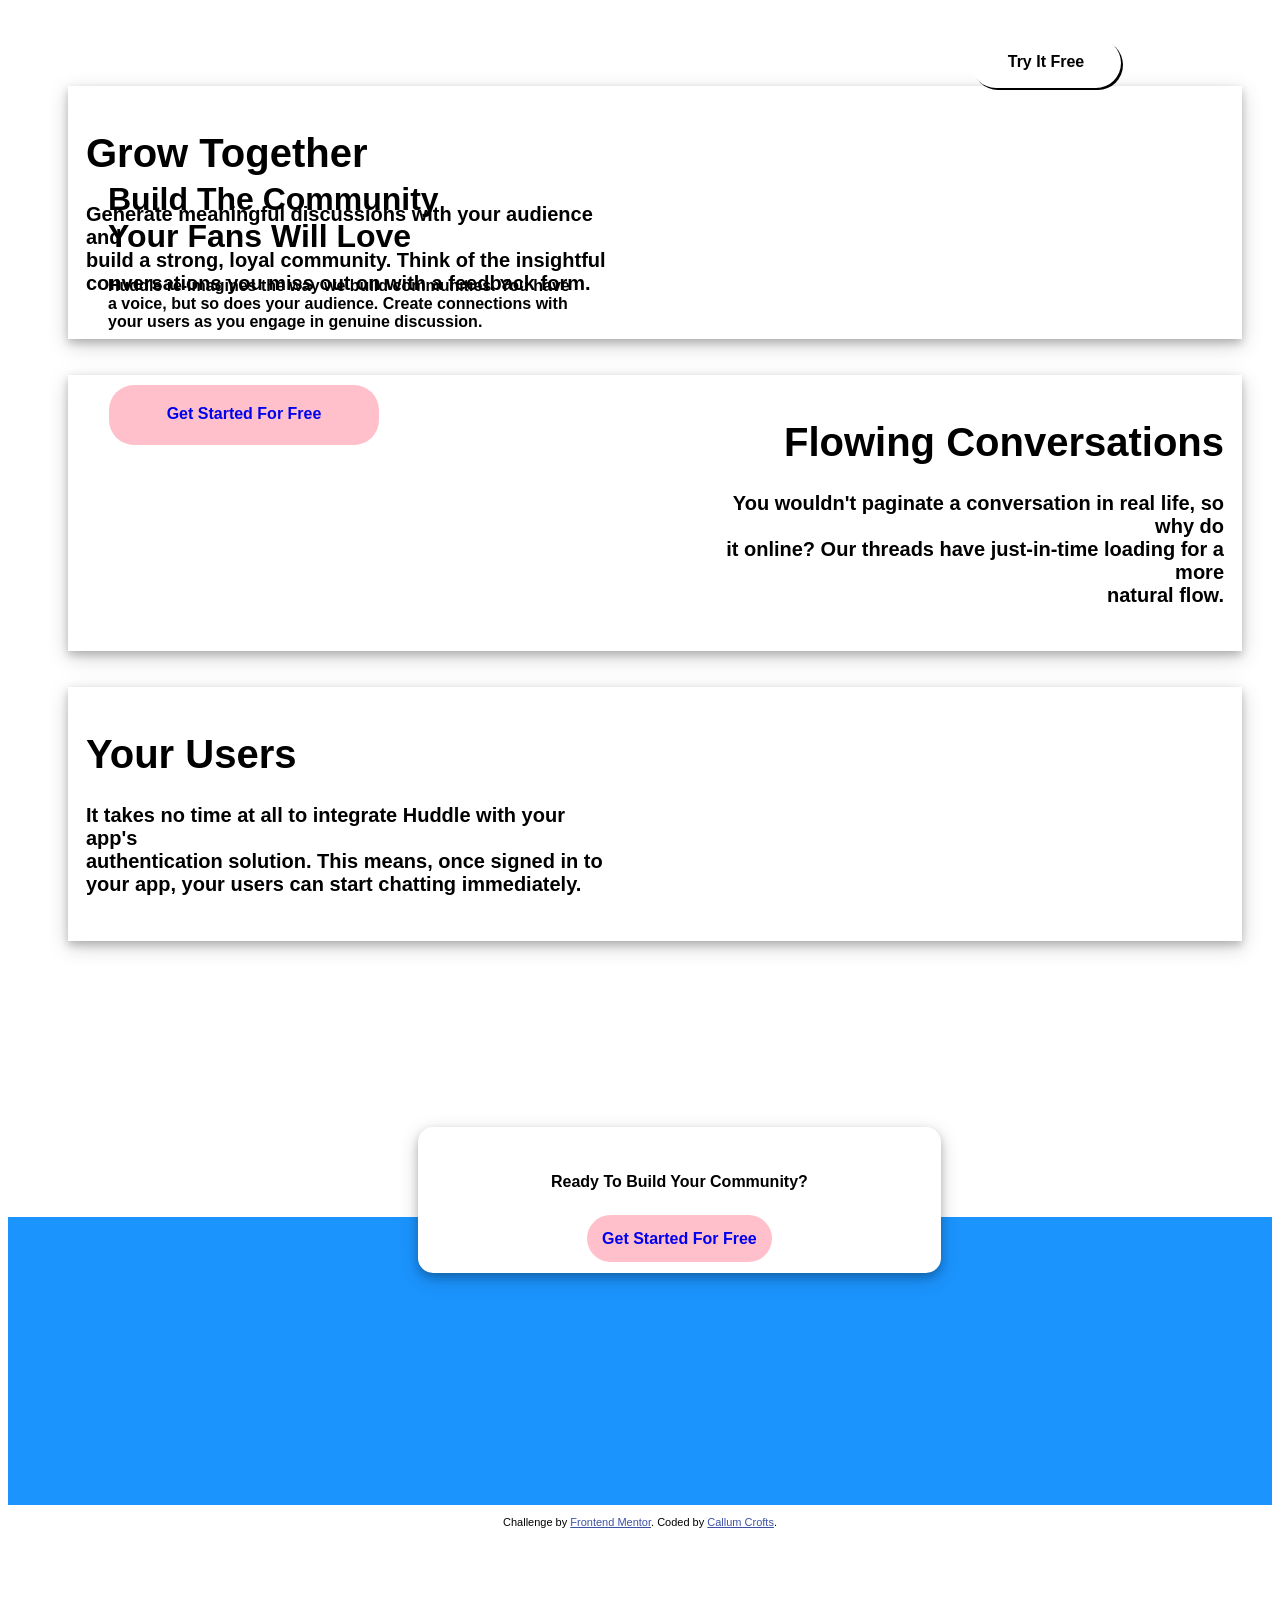
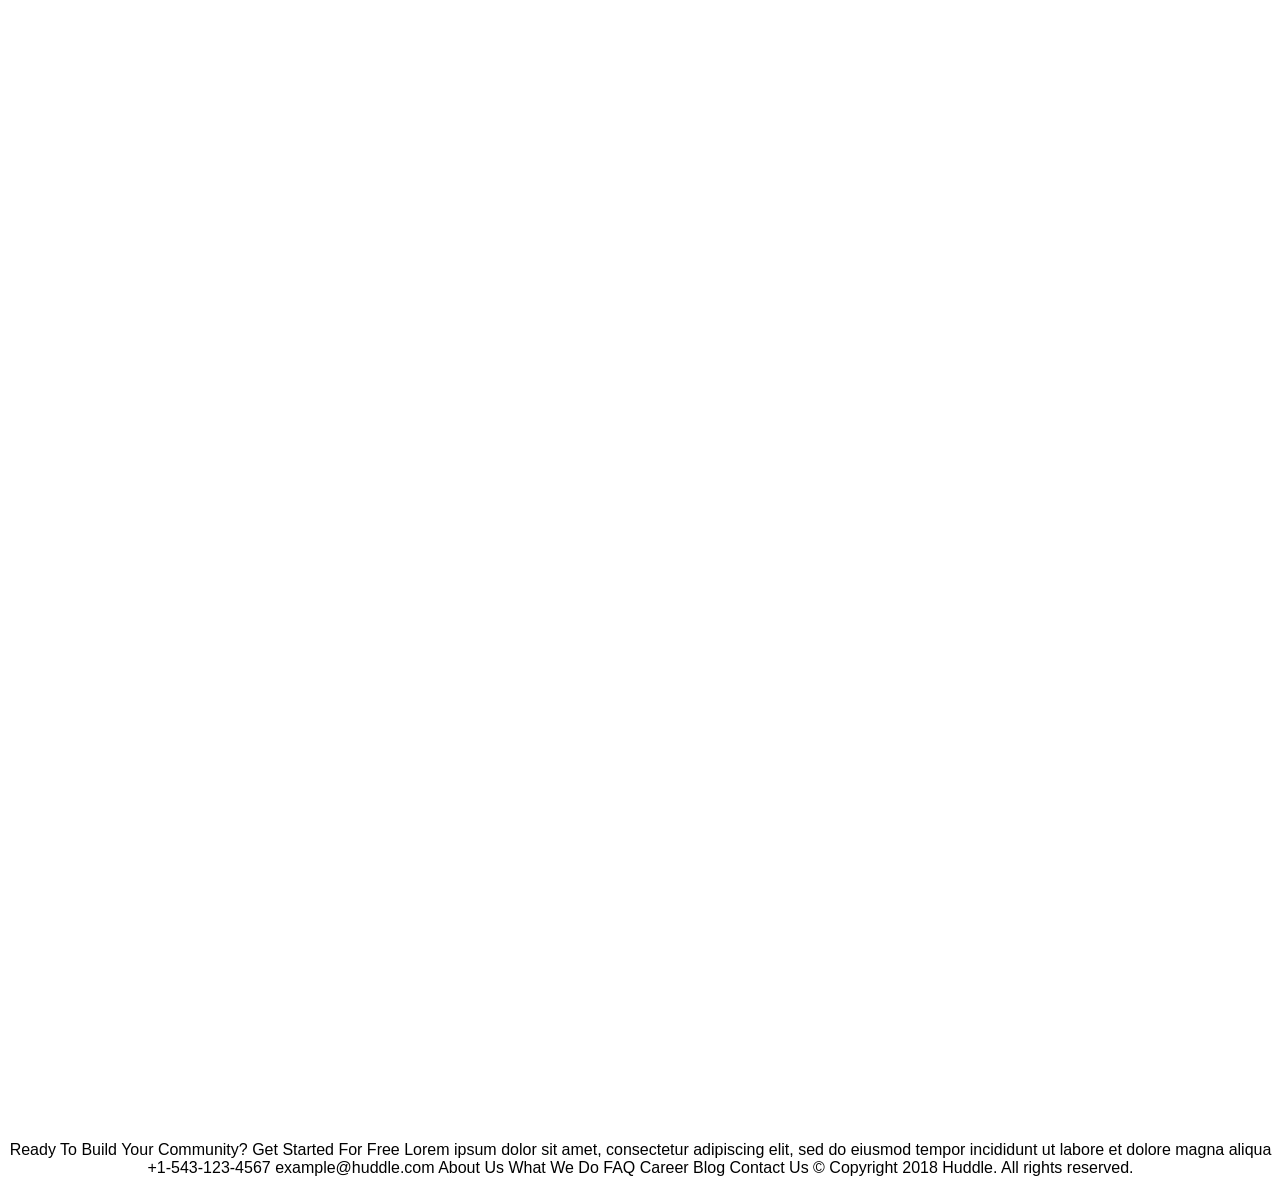
==== index.html @ b84a0d94 "change name to index" ====
<!DOCTYPE html>
<html lang="en">
<head>
  <meta charset="UTF-8">
  <meta name="viewport" content="width=device-width, initial-scale=1.0"> <!-- displays site properly based on user's device -->

  <link rel="icon" type="image/png" sizes="32x32" href="./images/favicon-32x32.png">

  <title>Frontend Mentor | Huddle landing page with alternating feature blocks</title>

<link rel="stylesheet" href="homework.css">
</head>
<body>
<div class="body-div">
<div class="top-background-image-div">
<img class="top-background-image" src="C:\Users\Callum\OneDrive - IT Professional Training/bg-hero-desktop.svg" alt="">
<img class="logo" src="C:\Users\Callum\OneDrive - IT Professional Training/images/logo.svg" alt="">
<a class="try-it-free" href="#">Try It Free</a>

<img class="chat-image" src="C:\Users\Callum\OneDrive - IT Professional Training/illustration-mockups.svg" alt="">

</div>

  <div class="first-container">
  <h1 class="opening-line">Build The Community<br>Your Fans Will Love</h1>
  <h4>Huddle re-imagines the way we build communities. You have<br> a voice, but so does your audience.
  Create connections with <br> your users as you engage in genuine discussion.</h4>
  <a class="free-start" href="#">Get Started For Free</a>
</div>

<div class="main-section">

<div class="second-container">
  <table>
    <tbody>
      <tr>
        <td><h1>Grow Together</h1>
        <h4>  Generate meaningful discussions with your audience and <br> build a strong, loyal community.
          Think of the insightful <br>conversations you miss out on with a feedback form.</h4></td>
          <td>  <img class="grow-together-image" src="C:\Users\Callum\OneDrive - IT Professional Training/illustration-grow-together.svg" alt="">
            </td>
      </tr>
    </tbody>
  </table>
  </div>

<br><br>

<div class="third-container">
  <table>
    <tbody>
      <tr>
        <td>  <img class="flow-conv-image" src="C:\Users\Callum\OneDrive - IT Professional Training/illustration-flowing-conversation.svg" alt="">
          </td>
        <td><h1>Flowing Conversations</h1>
        <h4> You wouldn't paginate a conversation in real life, so why do <br>it online? Our threads
          have just-in-time loading for a more <br> natural flow.</h4></td>
      </tr>
    </tbody>
  </table>
  </div>
<br><br>
  <div class="fourth-container">
    <table>
      <tbody>
        <tr>
          <td><h1>Your Users</h1>
          <h4> It takes no time at all to integrate Huddle with your app's <br>authentication solution.
          This means, once signed in to <br>your app, your users can start chatting immediately.</h4></td>
            <td>  <img class="your-users-image" src="C:\Users\Callum\OneDrive - IT Professional Training/illustration-your-users.svg" alt="">
              </td>
        </tr>
      </tbody>
    </table>
    </div>
</div>

<br><br>

<div class="ready-box">
  <h4>Ready To Build Your Community?</h4>
  <br>
  <a class="ready-anchor" href="#">Get Started For Free</a>
</div>


<br><br><br><br><br><br><br><br><br><br>

<div class="footer">
  <br><br><br><br><br><br><br><br><br><br><br><br><br><br><br><br>
  <div class="footer-text">
    <p>  Ready To Build Your Community?

      Get Started For Free

      Lorem ipsum dolor sit amet, consectetur adipiscing elit, sed do eiusmod tempor
      incididunt ut labore et dolore magna aliqua

      +1-543-123-4567
      example@huddle.com

      About Us
      What We Do
      FAQ

      Career
      Blog
      Contact Us

      &copy; Copyright 2018 Huddle. All rights reserved.</p>
  </div>

</div>


  <footer>
    <p class="attribution">
      Challenge by <a href="https://www.frontendmentor.io?ref=challenge" target="_blank">Frontend Mentor</a>.
      Coded by <a href="#">Callum Crofts</a>.
    </p>
  </footer>
  </div>
</body>
</html>
---- homework.css ----
.attribution { font-size: 11px; text-align: center; }
.attribution a { color: hsl(228, 45%, 44%); }

a:hover {
  background-color: yellow;
}

.body-div {
  font-family: sans-serif;
  text-align: center;
}

.top-background-image-div {
  position:static;
}

.logo {
  position: fixed;
  top: 18px;
  left: 38px;
  text-align: left;
  z-index:1;
}

.try-it-free {
  position:absolute;
  top: 38px;
  right: 159px;
  text-align: right;
  z-index:1;
  background-color: white;
  padding: 15px;
  border-radius: 25px;
  text-decoration: none;
  font size: 25px;
  width: 120px;
  height: 20px;
  text-align: center;
  font-family: sans-serif;
  font-weight: bold;
  color: black;
  box-shadow: 2px 2px black;
}

.first-container {
  margin-left: 100px;
  margin-top: 10px;
  position: absolute;
  z-index: 2;
  top: 150px;
  width: 43%;
  text-align: left;
}

.opening-line {
  z-index: 1;

}

.free-start {
  position: absolute;
  top: 225px;
  left: 1px;
  text-align: center;
  z-index:1;
  background-color: pink;
  padding: 20px;
  border-radius: 25px;
  text-decoration: none;
  font size: 60px;
  width: 230px;
  height: 20px;
  font-weight: bolder;
  font: white;
  text-decoration: none;
}

.chat-image {
  width: 600px;
  position: absolute;
  z-index:1;
  top: 175px;
  right: 100px;
}

.main-section {
  padding: 30px;
  margin: 30px;
}

.second-container {
  width: 100%;
  font-size: 20px;
  box-shadow: 0 4px 8px 0 rgba(0, 0, 0, 0.2), 0 6px 20px 0 rgba(0, 0, 0, 0.19);
  padding: 15px;
  text-align: left;
}

.grow-together-image {
  width: 500px;
  float: right;
  margin-left: 100px;
}

.third-container {
    width: 100%;
    font-size: 20px;
    box-shadow: 0 4px 8px 0 rgba(0, 0, 0, 0.2), 0 6px 20px 0 rgba(0, 0, 0, 0.19);
    padding: 15px;
    text-align: right;
  }

  .flow-conv-image {
    width: 500px;
    float: right;
    margin-right: 100px;
  }

  .fourth-container {
    width: 100%;
    font-size: 20px;
    box-shadow: 0 4px 8px 0 rgba(0, 0, 0, 0.2), 0 6px 20px 0 rgba(0, 0, 0, 0.19);
    padding: 15px;
    text-align: left;
  }

  .your-users-image {
    width: 500px;
    float: right;
    margin-left: 100px;
  }

  .ready-box {
    text-align: center;
    width: 37%;
    font-size: 16px;
    background-color: white;
    box-shadow: 0 4px 8px 0 rgba(0, 0, 0, 0.2), 0 6px 20px 0 rgba(0, 0, 0, 0.19);
    padding: 25px;
    position: absolute;
    margin-left: 32%;
    margin-top: 90px;
    border-radius: 15px;
  }

  .ready-anchor {
    background-color: Pink;
    border-radius: 25px;
    padding: 15px;
    width: 150px;
    text-decoration: none;
    font-weight: bold;
    margin-bottom: 100px;


  }

  .footer {
    background-color: rgb(27, 148, 254);
    width: 100%:
    height: 500px;
  }

  .footer-text {
    position: absolute;
    top: 2725px;
    left: 1px;
    text-align: center;
    z-index:1;s
  }
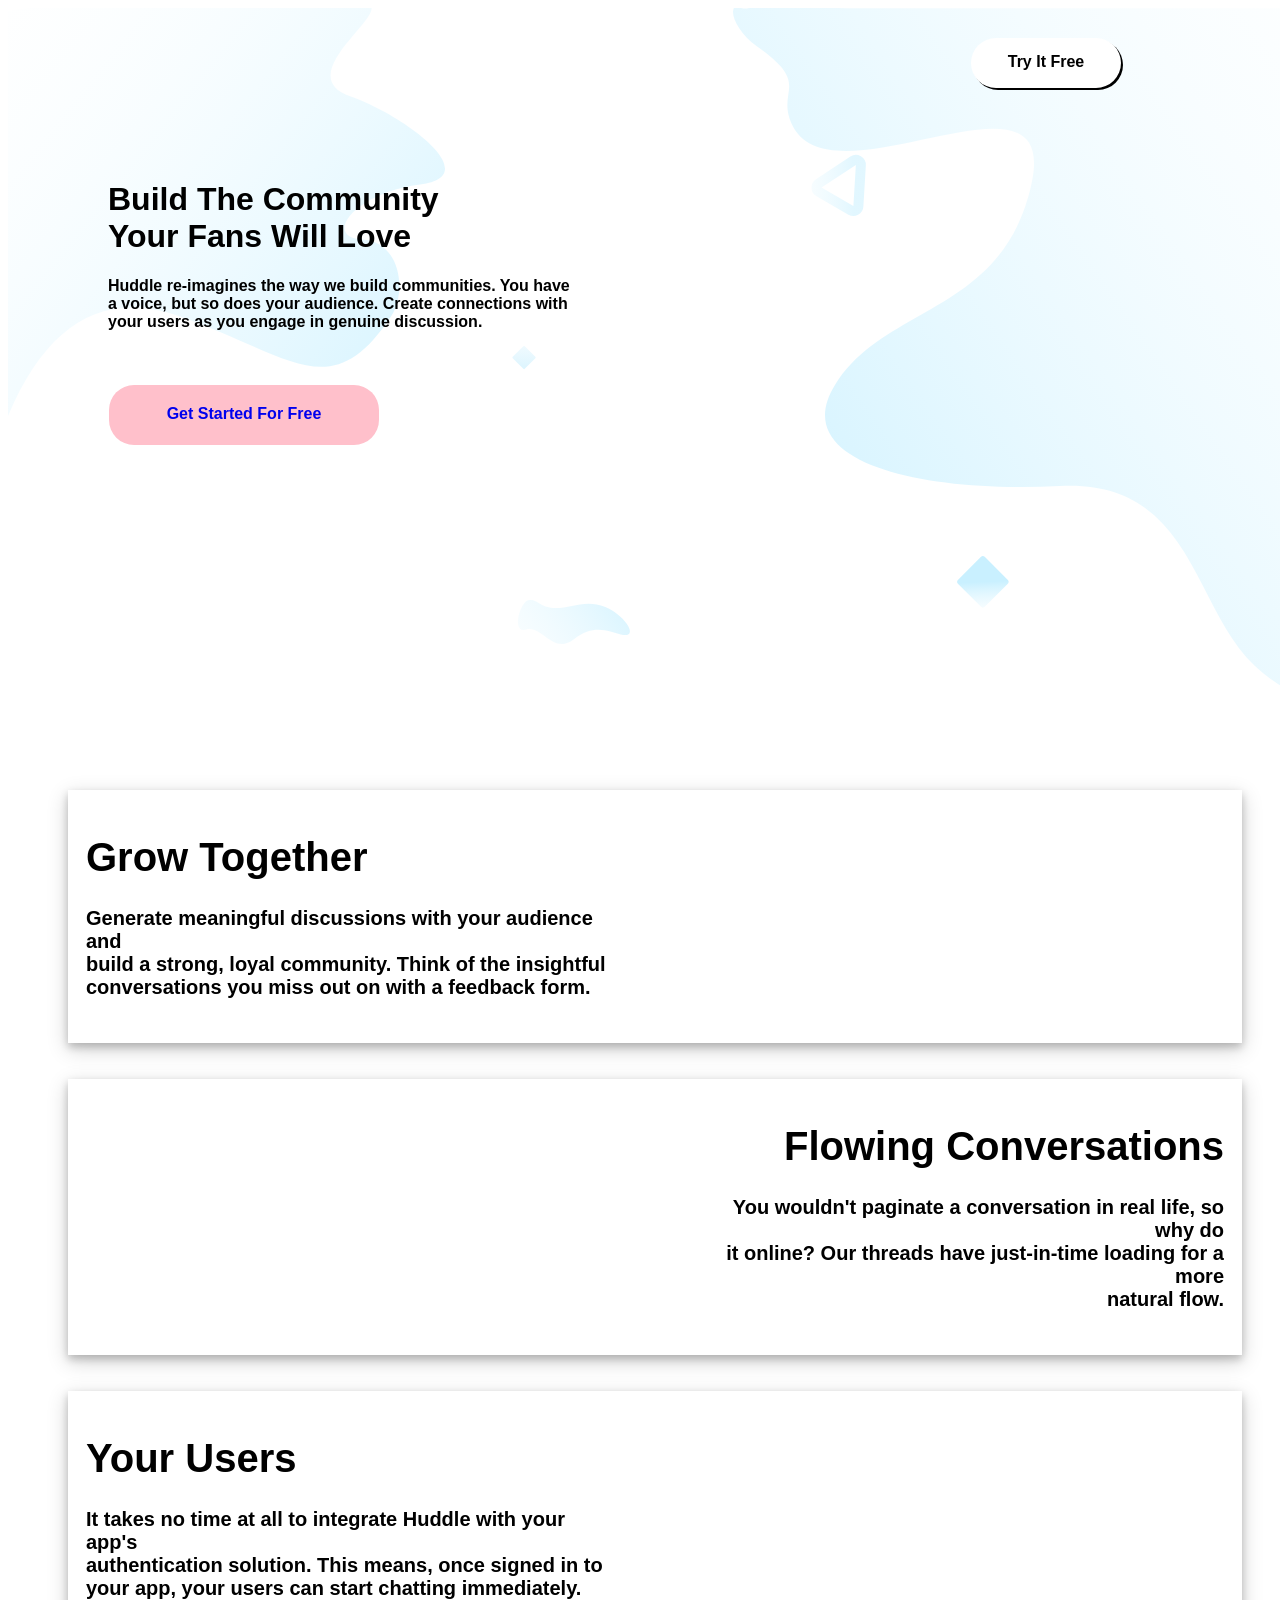
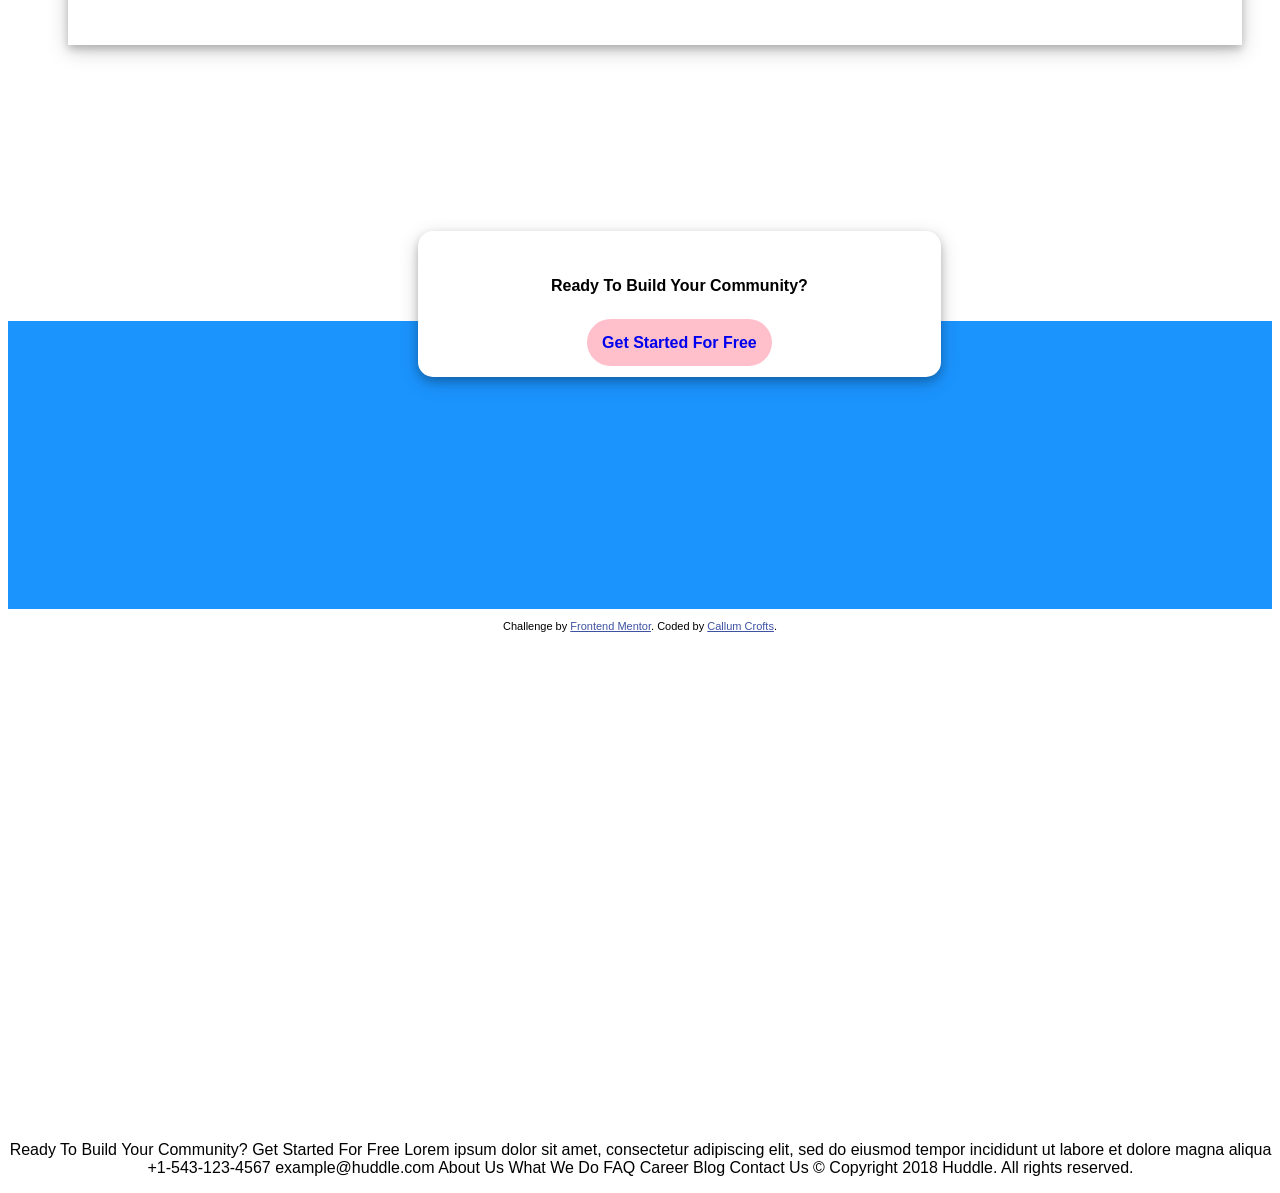
==== commit c5100049: "Update index.html" ====
--- a/index.html
+++ b/index.html
@@ -13,7 +13,7 @@
 <body>
 <div class="body-div">
 <div class="top-background-image-div">
-<img class="top-background-image" src="C:\Users\Callum\OneDrive - IT Professional Training/bg-hero-desktop.svg" alt="">
+<img class="top-background-image" src="bg-hero-desktop.svg" alt="">
 <img class="logo" src="C:\Users\Callum\OneDrive - IT Professional Training/images/logo.svg" alt="">
 <a class="try-it-free" href="#">Try It Free</a>
 
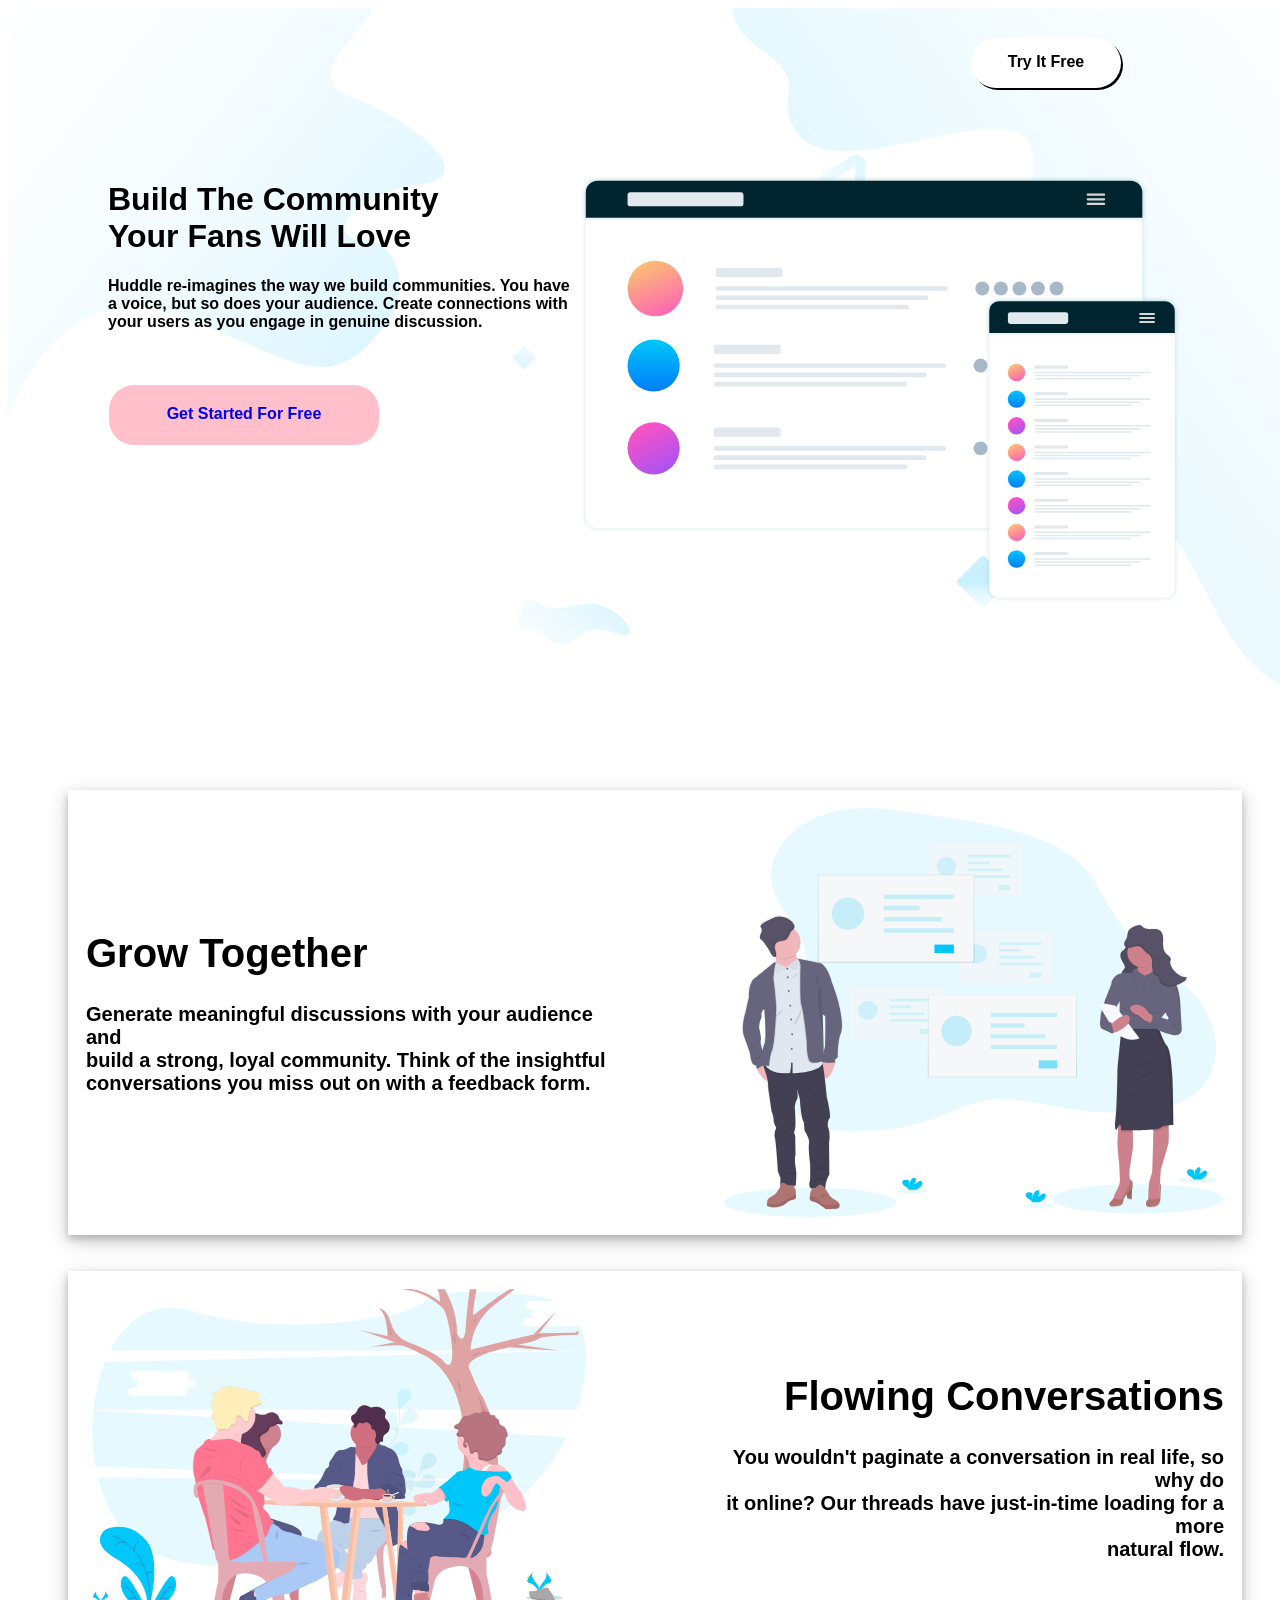
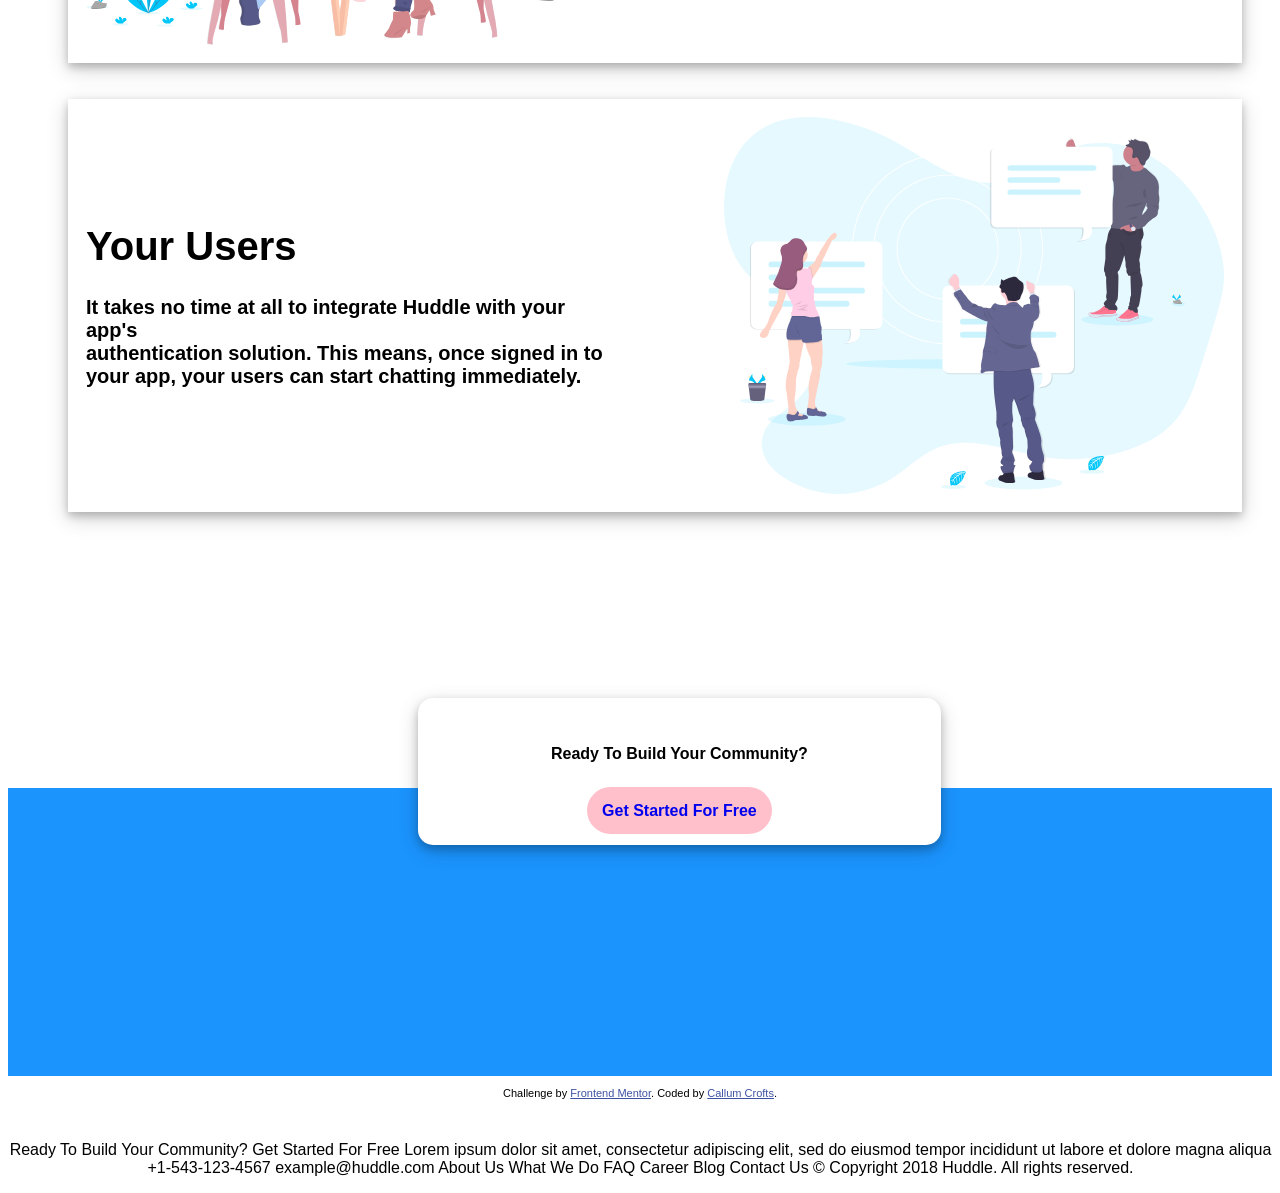
==== commit cc358b13: "Update index.html" ====
--- a/index.html
+++ b/index.html
@@ -14,10 +14,10 @@
 <div class="body-div">
 <div class="top-background-image-div">
 <img class="top-background-image" src="bg-hero-desktop.svg" alt="">
-<img class="logo" src="C:\Users\Callum\OneDrive - IT Professional Training/images/logo.svg" alt="">
+<img class="logo" src="logo.svg" alt="">
 <a class="try-it-free" href="#">Try It Free</a>
 
-<img class="chat-image" src="C:\Users\Callum\OneDrive - IT Professional Training/illustration-mockups.svg" alt="">
+<img class="chat-image" src="illustration-mockups.svg" alt="">
 
 </div>
 
@@ -37,7 +37,7 @@
         <td><h1>Grow Together</h1>
         <h4>  Generate meaningful discussions with your audience and <br> build a strong, loyal community.
           Think of the insightful <br>conversations you miss out on with a feedback form.</h4></td>
-          <td>  <img class="grow-together-image" src="C:\Users\Callum\OneDrive - IT Professional Training/illustration-grow-together.svg" alt="">
+          <td>  <img class="grow-together-image" src="illustration-grow-together.svg" alt="">
             </td>
       </tr>
     </tbody>
@@ -50,7 +50,7 @@
   <table>
     <tbody>
       <tr>
-        <td>  <img class="flow-conv-image" src="C:\Users\Callum\OneDrive - IT Professional Training/illustration-flowing-conversation.svg" alt="">
+        <td>  <img class="flow-conv-image" src="illustration-flowing-conversation.svg" alt="">
           </td>
         <td><h1>Flowing Conversations</h1>
         <h4> You wouldn't paginate a conversation in real life, so why do <br>it online? Our threads
@@ -67,7 +67,7 @@
           <td><h1>Your Users</h1>
           <h4> It takes no time at all to integrate Huddle with your app's <br>authentication solution.
           This means, once signed in to <br>your app, your users can start chatting immediately.</h4></td>
-            <td>  <img class="your-users-image" src="C:\Users\Callum\OneDrive - IT Professional Training/illustration-your-users.svg" alt="">
+            <td>  <img class="your-users-image" src="illustration-your-users.svg" alt="">
               </td>
         </tr>
       </tbody>
